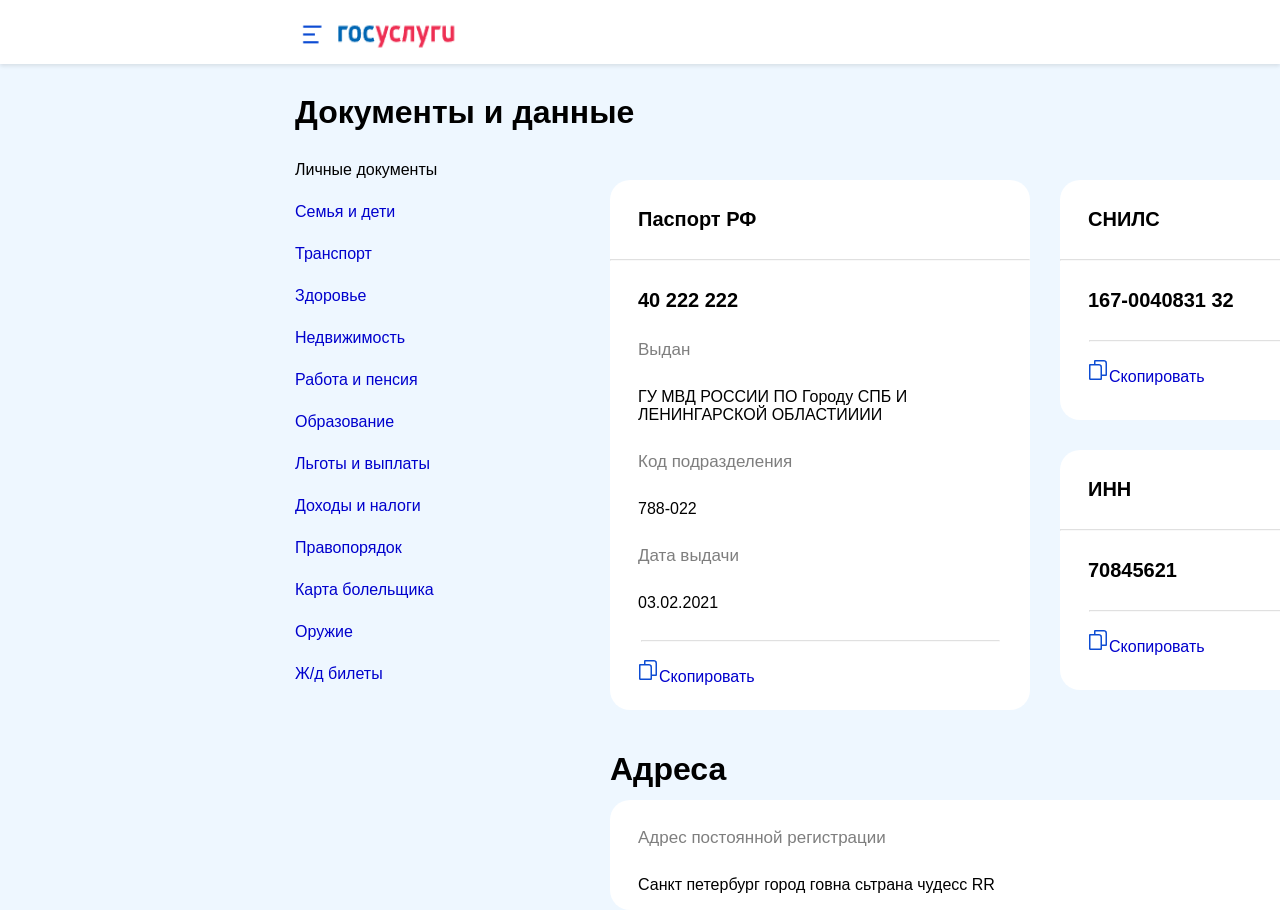
==== index.html @ c9bc0310 "Add files via upload" ====
<!doctype html>
<html>
<meta charset = "UTF-8">
<meta name="viewport" content="width=device-width, initial-scale=1.0">
<style>
header {
width: 100%;
   
}
body{
 margin: 0;  
    padding: 0;
background-color:  #eef7ff;

font-family: San Francisco, sans-serif;
}
.photologos{
position: absolute;
left: 1500px;
top: 10px;
width: 70px;
height: 50px;
}
.photolog{
position: absolute;
left: 300px;
top: 20px;
width: 160px;
height: 30px;
}
.logoo {
border-bottom: 1px solid #FFFFFF;

    box-shadow: 0 2px 4px rgba(0, 0, 0, 0.1);
display: flex;

background-color: #FFFFFf;
}
ul {
  list-style-type: none;
}
.navi {
margin-top: 30px;
margin-left: 295px;
}
.navigator{
margin-top: 30px;
margin-left: 255px;
}
.navigator ul{
  display: grid;
   
    gap: 24px ;


}
.navigator li a{
 text-decoration: none;
   color: #0000CD;
}
.mainn{
position: absolute;
width: 420px;
height: 530px;

}
.block1{
overflow: hidden;
background-color: #FFffff;
top: 180px;
left: 610px;
border-radius: 20px;

}
.pasport{
font-weight: bold;
font-size: 20px;
margin: 28px;
}
.nomer{
 font-weight: bold;
font-size: 20px;
margin: 28px;
}
.vidan{
opacity: 0.5;
font-size: 17px;
margin-left: 28px;
margin-bot: 28px;
}
.nomer1{
font-size: 16px;
margin: 28px;
}
.copy a{

color: #0000CD;
text-decoration: none;
font-size: 16px;
margin: 28px;
}
.hr2 {
opacity: 0.3;
  width: 85%; /* Задаёт ширину линии */
  margin: 1em auto; /* Центрирует линию */
}
.hr1 {
opacity: 0.3;
}
.main2{
position: absolute;
width: 400px;
height: 240px;
}
.block2{
background-color: #FFffff;
top: 180px;
left: 1060px;
border-radius: 20px;
}
.main3{
position: absolute;
width: 400px;
height: 240px;
}
.block3{
background-color: #FFffff;
top: 450px;
left: 1060px;
border-radius: 20px;
}
.main4{
position: absolute;
width: 860px;
height: 110px;
}
.adress1{
overflow: hidden;
background-color: #FFffff;
top: 800px;
left: 610px;
border-radius: 20px;
}
.adress{

position: absolute;
top: 730px;
left: 610px;
}
.vidan1{
opacity: 0.5;
font-size: 17px;
margin-top: 28px;
margin-left: 28px;
}

</style>
</head>
<body>
<header>
<div class = "logoo">
<h3> ㅤ</h3> 
<img src = "images/logo.png" alt = "Логотип" class = "photolog">
<img src = "images/logos.png" alt = "Логотип" class = "photologos">
</div>
</header>
<h1 class = "navi"> Документы и данные</h1>
<nav class = "navigator">

<ul>
           <li>Личные документы</li>
           <li><a href="#">Семья и дети</a></li>
           <li><a href="#">Транспорт</a></li>
           <li><a href="#">Здоровье</a></li>
           <li><a href="#">Недвижимость</a></li>
           <li><a href="#">Работа и пенсия</a></li>
           <li><a href="#">Образование</a></li>
           <li><a href="#">Льготы и выплаты</a></li>
           <li><a href="#">Доходы и налоги</a></li>
           <li><a href="#">Правопорядок</a></li>
           <li><a href="#">Карта болельщика</a></li>
           <li><a href="#">Оружие</a></li>
           <li><a href="#">Ж/д билеты</a></li>

          </ul>
   </nav>

<main>
<div class = "mainn block1" id = "me">
<div class = "pasport">Паспорт РФ</div>
<hr class = "hr1">
<div class = "nomer"> 40 222 222</div>
<div class = "vidan"> Выдан</div>
<div class = "nomer1"> ГУ МВД РОССИИ ПО Городу СПБ И ЛЕНИНГАРСКОЙ ОБЛАСТИИИИ</div>
<div class = "vidan"> Код подразделения</div>
<div class = "nomer1"> 788-022</div>
<div class = "vidan"> Дата выдачи</div>
<div class = "nomer1"> 03.02.2021</div>
<hr class = "hr2">
<div class = "copy"><a href="#"> <img src = "images/copy.png">Скопировать</a></div>
</div>
<div class = "main2 block2">
<div class = "nomer"> СНИЛС</div>
<hr class = "hr1">
<div class = "nomer"> 167-0040831 32</div>
<hr class = "hr2">
<div class = "copy"><a href="#"> <img src = "images/copy.png">Скопировать</a></div>
</div>
<div class = "main3 block3">
<div class = "nomer"> ИНН</div>
<hr class = "hr1">
<div class = "nomer"> 70845621</div>
<hr class = "hr2">
<div class = "copy"><a href="#"> <img src = "images/copy.png">Скопировать</a></div>
</div>
<div class = "adress">
<h1> Адреса</h1>
</div>

<div class = "main4 adress1">
<div class = "vidan1"> Адрес постоянной регистрации</div>
<div class = "nomer1">Санкт петербург город говна сьтрана чудесс RR</div>
</div>

</main>
<script>
document.getElementById("me").addEventListener("click",function() {
window.location.href = "frame.html";
});
</script>
</body>

</html>
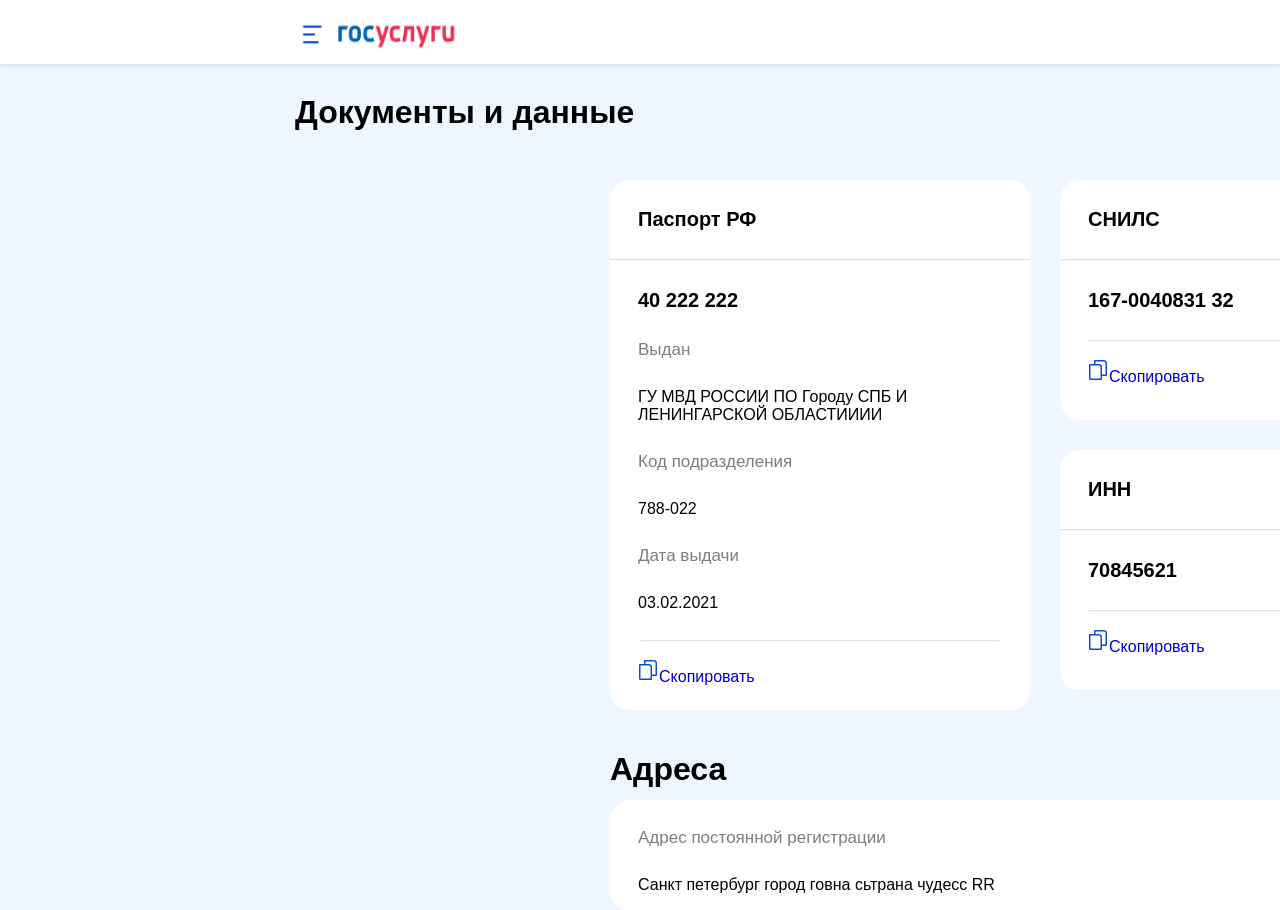
==== commit 44125076: "index.html" ====
--- a/index.html
+++ b/index.html
@@ -1,8 +1,10 @@
 <!doctype html>
 <html>
+<head>
 <meta charset = "UTF-8">
-<meta name="viewport" content="width=device-width, initial-scale=1.0">
+<meta name="viewport" content="width=device-width, initial-scale=1.0, maximum-scale=1.0, user-scalable=yes">
 <style>
+/* ========== ВСЕ ВАШИ ИСХОДНЫЕ СТИЛИ (НЕ ТРОГАЛ) ========== */
 header {
 width: 100%;
    
@@ -154,6 +156,122 @@
 margin-left: 28px;
 }
 
+/* ========== ДОБАВЛЕН ТОЛЬКО АДАПТИВ ДЛЯ ТЕЛЕФОНА ========== */
+@media (max-width: 768px) {
+    /* Шапка */
+    .photolog {
+        left: 20px;
+        top: 10px;
+        width: 120px;
+        height: auto;
+    }
+    .photologos {
+        left: auto;
+        right: 20px;
+        top: 10px;
+        width: 50px;
+        height: auto;
+    }
+    
+    /* Навигация */
+    .navi {
+        margin-left: 20px;
+        margin-top: 100px;
+        font-size: 24px;
+    }
+    .navigator {
+        margin-left: 20px;
+        margin-top: 20px;
+    }
+    .navigator ul {
+        gap: 12px;
+        padding-left: 0;
+    }
+    
+    /* Карточки - убираем абсолютное позиционирование, делаем относительным */
+    .mainn, .main2, .main3, .main4 {
+        position: relative;
+        width: calc(100% - 40px);
+        left: auto;
+        top: auto;
+        margin: 0 20px 20px 20px;
+    }
+    .block1, .block2, .block3, .adress1 {
+        position: relative;
+        left: auto;
+        top: auto;
+        width: 100%;
+        margin: 0;
+    }
+    .block2, .block3 {
+        height: auto;
+    }
+    .main2, .main3 {
+        height: auto;
+    }
+    .adress {
+        position: relative;
+        left: auto;
+        top: auto;
+        margin: 20px 20px 0 20px;
+    }
+    .adress h1 {
+        font-size: 24px;
+    }
+    
+    /* Текст внутри карточек */
+    .nomer, .pasport {
+        margin: 20px;
+        font-size: 18px;
+    }
+    .nomer1 {
+        margin: 20px;
+        font-size: 14px;
+        word-break: break-word;
+    }
+    .vidan {
+        margin-left: 20px;
+    }
+    .copy a {
+        margin: 20px;
+        display: inline-block;
+    }
+    .hr2 {
+        width: 90%;
+    }
+}
+
+/* Очень маленькие телефоны */
+@media (max-width: 480px) {
+    .photolog {
+        width: 100px;
+    }
+    .photologos {
+        width: 40px;
+        right: 15px;
+    }
+    .navi {
+        font-size: 20px;
+        margin-left: 15px;
+    }
+    .navigator {
+        margin-left: 15px;
+    }
+    .mainn, .main2, .main3, .main4 {
+        width: calc(100% - 30px);
+        margin: 0 15px 15px 15px;
+    }
+    .adress {
+        margin: 15px 15px 0 15px;
+    }
+    .nomer, .pasport {
+        margin: 15px;
+        font-size: 16px;
+    }
+    .nomer1 {
+        margin: 15px;
+    }
+}
 </style>
 </head>
 <body>
@@ -165,25 +283,6 @@
 </div>
 </header>
 <h1 class = "navi"> Документы и данные</h1>
-<nav class = "navigator">
-
-<ul>
-           <li>Личные документы</li>
-           <li><a href="#">Семья и дети</a></li>
-           <li><a href="#">Транспорт</a></li>
-           <li><a href="#">Здоровье</a></li>
-           <li><a href="#">Недвижимость</a></li>
-           <li><a href="#">Работа и пенсия</a></li>
-           <li><a href="#">Образование</a></li>
-           <li><a href="#">Льготы и выплаты</a></li>
-           <li><a href="#">Доходы и налоги</a></li>
-           <li><a href="#">Правопорядок</a></li>
-           <li><a href="#">Карта болельщика</a></li>
-           <li><a href="#">Оружие</a></li>
-           <li><a href="#">Ж/д билеты</a></li>
-
-          </ul>
-   </nav>
 
 <main>
 <div class = "mainn block1" id = "me">
@@ -230,4 +329,4 @@
 </script>
 </body>
 
-</html>+</html>
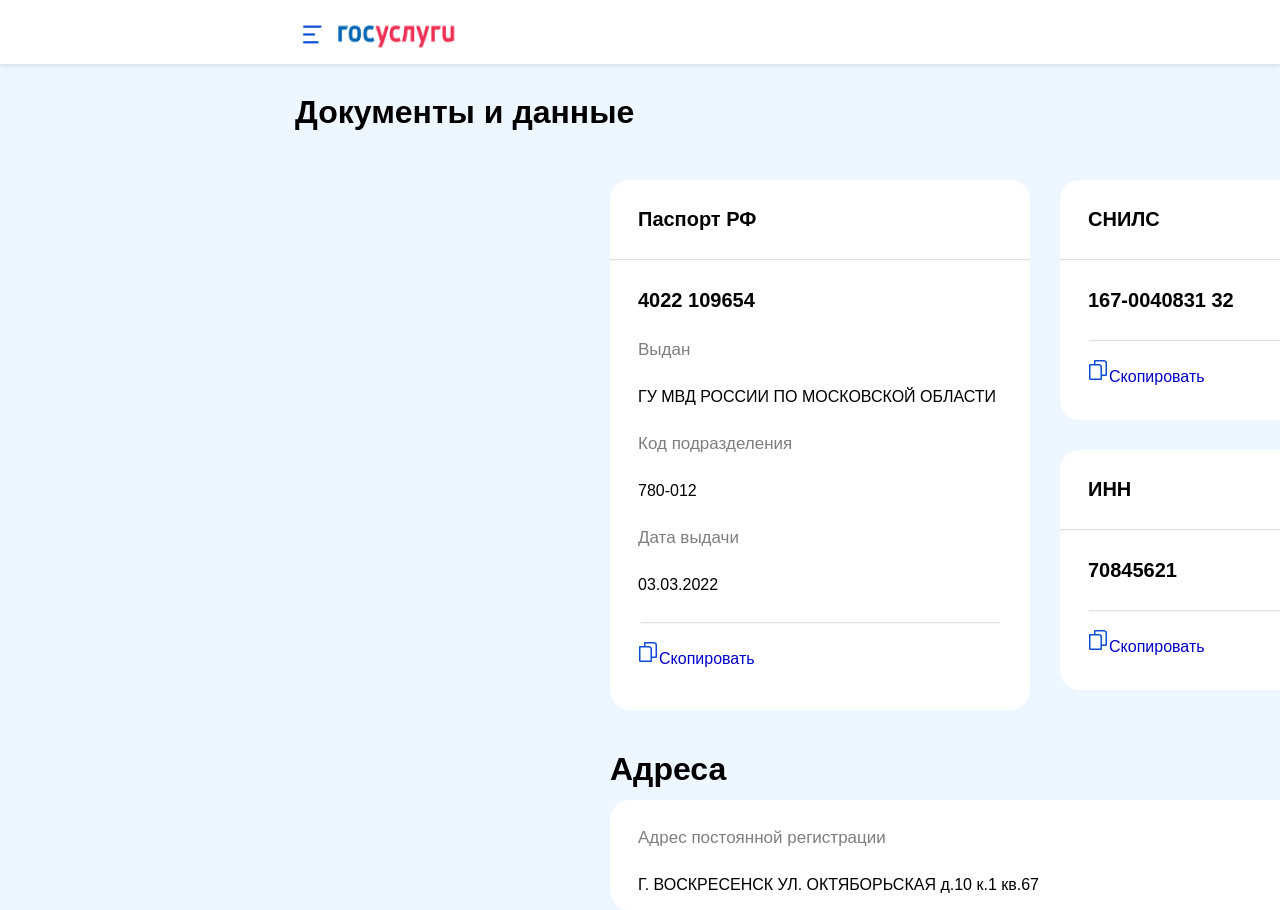
==== commit 1d5e2cd0: "index.html" ====
--- a/index.html
+++ b/index.html
@@ -288,13 +288,13 @@
 <div class = "mainn block1" id = "me">
 <div class = "pasport">Паспорт РФ</div>
 <hr class = "hr1">
-<div class = "nomer"> 40 222 222</div>
+<div class = "nomer"> 4022 109654</div>
 <div class = "vidan"> Выдан</div>
-<div class = "nomer1"> ГУ МВД РОССИИ ПО Городу СПБ И ЛЕНИНГАРСКОЙ ОБЛАСТИИИИ</div>
+<div class = "nomer1"> ГУ МВД РОССИИ ПО МОСКОВСКОЙ ОБЛАСТИ</div>
 <div class = "vidan"> Код подразделения</div>
-<div class = "nomer1"> 788-022</div>
+<div class = "nomer1"> 780-012</div>
 <div class = "vidan"> Дата выдачи</div>
-<div class = "nomer1"> 03.02.2021</div>
+<div class = "nomer1"> 03.03.2022</div>
 <hr class = "hr2">
 <div class = "copy"><a href="#"> <img src = "images/copy.png">Скопировать</a></div>
 </div>
@@ -318,7 +318,7 @@
 
 <div class = "main4 adress1">
 <div class = "vidan1"> Адрес постоянной регистрации</div>
-<div class = "nomer1">Санкт петербург город говна сьтрана чудесс RR</div>
+<div class = "nomer1">Г. ВОСКРЕСЕНСК УЛ. ОКТЯБОРЬСКАЯ д.10 к.1 кв.67</div>
 </div>
 
 </main>
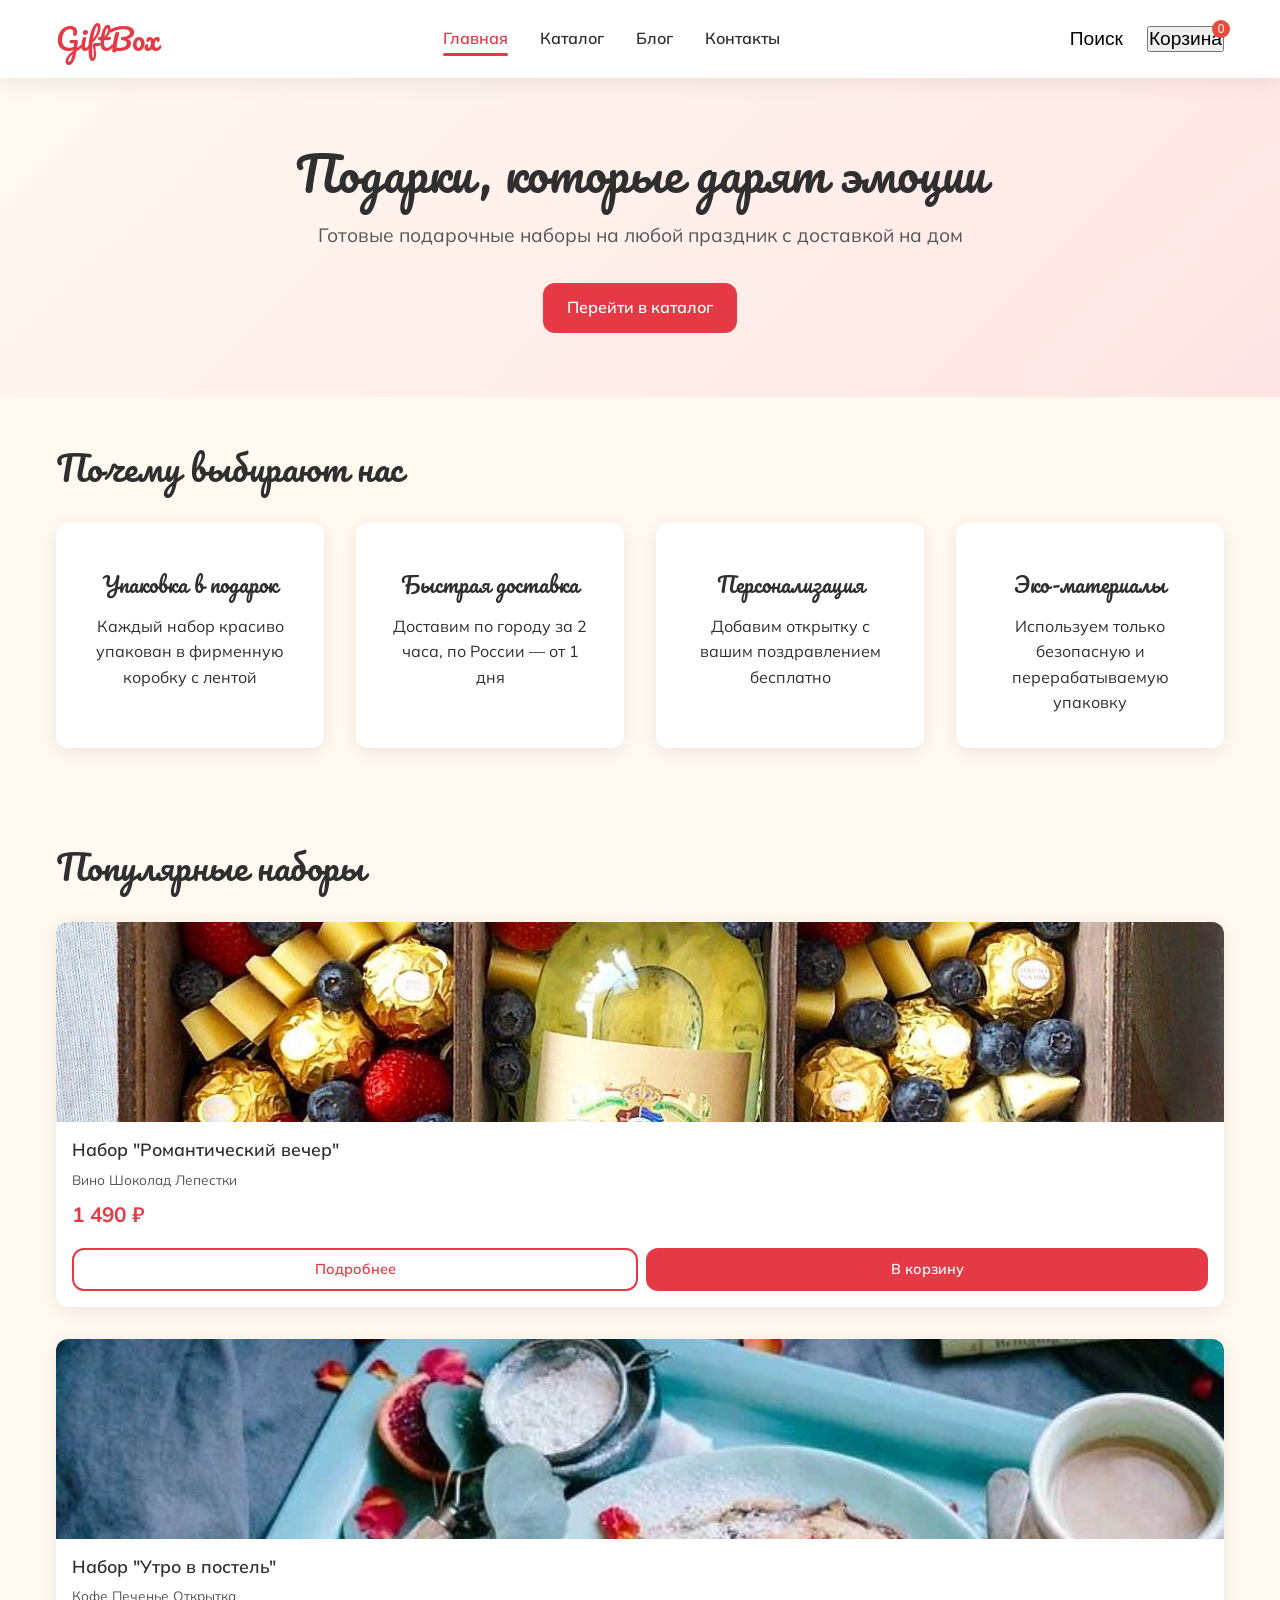
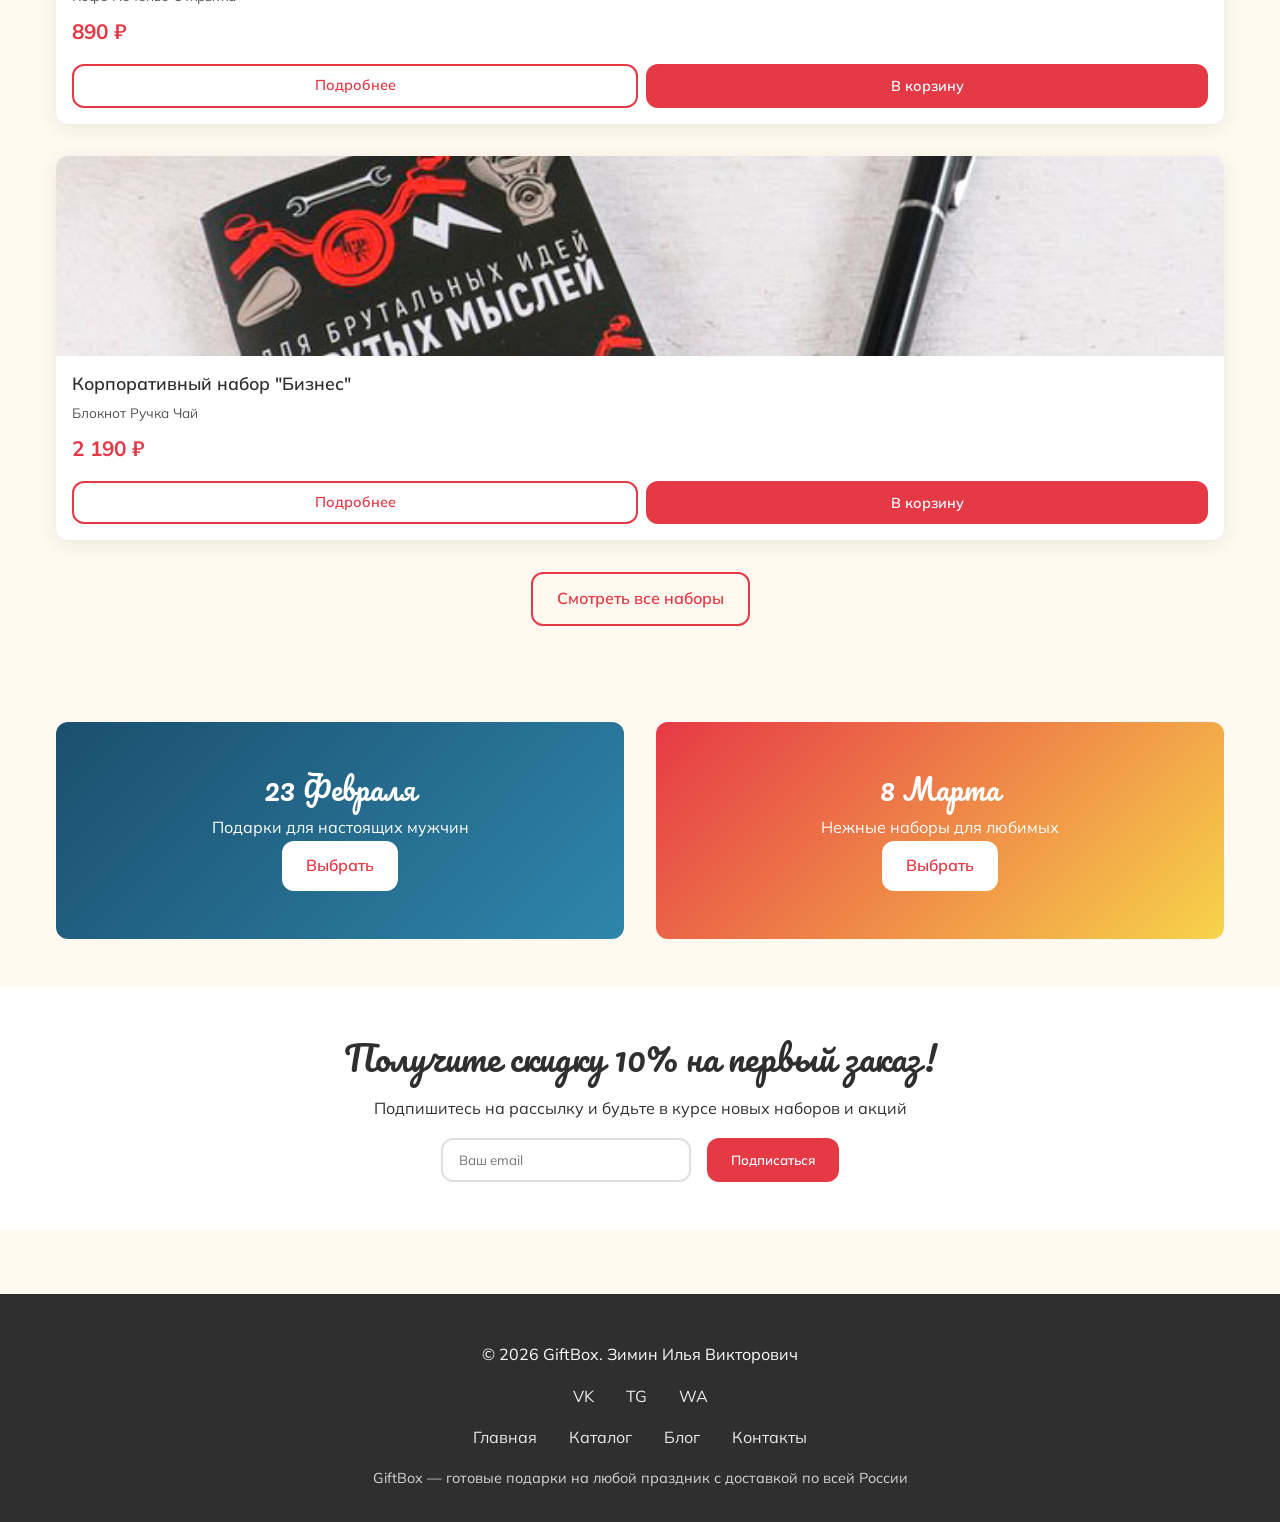
==== commit 674da1dc: "Add files via upload" ====
--- a/index.html
+++ b/index.html
@@ -1,332 +1,395 @@
-<!doctype html>
-<html>
+<!DOCTYPE html>
+<html lang="ru">
 <head>
-<meta charset = "UTF-8">
-<meta name="viewport" content="width=device-width, initial-scale=1.0, maximum-scale=1.0, user-scalable=yes">
-<style>
-/* ========== ВСЕ ВАШИ ИСХОДНЫЕ СТИЛИ (НЕ ТРОГАЛ) ========== */
-header {
-width: 100%;
-   
-}
-body{
- margin: 0;  
-    padding: 0;
-background-color:  #eef7ff;
-
-font-family: San Francisco, sans-serif;
-}
-.photologos{
-position: absolute;
-left: 1500px;
-top: 10px;
-width: 70px;
-height: 50px;
-}
-.photolog{
-position: absolute;
-left: 300px;
-top: 20px;
-width: 160px;
-height: 30px;
-}
-.logoo {
-border-bottom: 1px solid #FFFFFF;
-
-    box-shadow: 0 2px 4px rgba(0, 0, 0, 0.1);
-display: flex;
-
-background-color: #FFFFFf;
-}
-ul {
-  list-style-type: none;
-}
-.navi {
-margin-top: 30px;
-margin-left: 295px;
-}
-.navigator{
-margin-top: 30px;
-margin-left: 255px;
-}
-.navigator ul{
-  display: grid;
-   
-    gap: 24px ;
-
-
-}
-.navigator li a{
- text-decoration: none;
-   color: #0000CD;
-}
-.mainn{
-position: absolute;
-width: 420px;
-height: 530px;
-
-}
-.block1{
-overflow: hidden;
-background-color: #FFffff;
-top: 180px;
-left: 610px;
-border-radius: 20px;
-
-}
-.pasport{
-font-weight: bold;
-font-size: 20px;
-margin: 28px;
-}
-.nomer{
- font-weight: bold;
-font-size: 20px;
-margin: 28px;
-}
-.vidan{
-opacity: 0.5;
-font-size: 17px;
-margin-left: 28px;
-margin-bot: 28px;
-}
-.nomer1{
-font-size: 16px;
-margin: 28px;
-}
-.copy a{
-
-color: #0000CD;
-text-decoration: none;
-font-size: 16px;
-margin: 28px;
-}
-.hr2 {
-opacity: 0.3;
-  width: 85%; /* Задаёт ширину линии */
-  margin: 1em auto; /* Центрирует линию */
-}
-.hr1 {
-opacity: 0.3;
-}
-.main2{
-position: absolute;
-width: 400px;
-height: 240px;
-}
-.block2{
-background-color: #FFffff;
-top: 180px;
-left: 1060px;
-border-radius: 20px;
-}
-.main3{
-position: absolute;
-width: 400px;
-height: 240px;
-}
-.block3{
-background-color: #FFffff;
-top: 450px;
-left: 1060px;
-border-radius: 20px;
-}
-.main4{
-position: absolute;
-width: 860px;
-height: 110px;
-}
-.adress1{
-overflow: hidden;
-background-color: #FFffff;
-top: 800px;
-left: 610px;
-border-radius: 20px;
-}
-.adress{
-
-position: absolute;
-top: 730px;
-left: 610px;
-}
-.vidan1{
-opacity: 0.5;
-font-size: 17px;
-margin-top: 28px;
-margin-left: 28px;
-}
-
-/* ========== ДОБАВЛЕН ТОЛЬКО АДАПТИВ ДЛЯ ТЕЛЕФОНА ========== */
-@media (max-width: 768px) {
-    /* Шапка */
-    .photolog {
-        left: 20px;
-        top: 10px;
-        width: 120px;
-        height: auto;
-    }
-    .photologos {
-        left: auto;
-        right: 20px;
-        top: 10px;
-        width: 50px;
-        height: auto;
-    }
-    
-    /* Навигация */
-    .navi {
-        margin-left: 20px;
-        margin-top: 100px;
-        font-size: 24px;
-    }
-    .navigator {
-        margin-left: 20px;
-        margin-top: 20px;
-    }
-    .navigator ul {
-        gap: 12px;
-        padding-left: 0;
-    }
-    
-    /* Карточки - убираем абсолютное позиционирование, делаем относительным */
-    .mainn, .main2, .main3, .main4 {
-        position: relative;
-        width: calc(100% - 40px);
-        left: auto;
-        top: auto;
-        margin: 0 20px 20px 20px;
-    }
-    .block1, .block2, .block3, .adress1 {
-        position: relative;
-        left: auto;
-        top: auto;
-        width: 100%;
-        margin: 0;
-    }
-    .block2, .block3 {
-        height: auto;
-    }
-    .main2, .main3 {
-        height: auto;
-    }
-    .adress {
-        position: relative;
-        left: auto;
-        top: auto;
-        margin: 20px 20px 0 20px;
-    }
-    .adress h1 {
-        font-size: 24px;
-    }
-    
-    /* Текст внутри карточек */
-    .nomer, .pasport {
-        margin: 20px;
-        font-size: 18px;
-    }
-    .nomer1 {
-        margin: 20px;
-        font-size: 14px;
-        word-break: break-word;
-    }
-    .vidan {
-        margin-left: 20px;
-    }
-    .copy a {
-        margin: 20px;
-        display: inline-block;
-    }
-    .hr2 {
-        width: 90%;
-    }
-}
-
-/* Очень маленькие телефоны */
-@media (max-width: 480px) {
-    .photolog {
-        width: 100px;
-    }
-    .photologos {
-        width: 40px;
-        right: 15px;
-    }
-    .navi {
-        font-size: 20px;
-        margin-left: 15px;
-    }
-    .navigator {
-        margin-left: 15px;
-    }
-    .mainn, .main2, .main3, .main4 {
-        width: calc(100% - 30px);
-        margin: 0 15px 15px 15px;
-    }
-    .adress {
-        margin: 15px 15px 0 15px;
-    }
-    .nomer, .pasport {
-        margin: 15px;
-        font-size: 16px;
-    }
-    .nomer1 {
-        margin: 15px;
-    }
-}
-</style>
+    <meta charset="UTF-8">
+    <meta name="viewport" content="width=device-width, initial-scale=1.0">
+    <title>GiftBox — Магазин подарочных наборов</title>
+    <link rel="preconnect" href="https://fonts.googleapis.com">
+    <link rel="preconnect" href="https://fonts.gstatic.com" crossorigin>
+    <link href="https://fonts.googleapis.com/css2?family=Muli:wght@400;600&family=Pacifico&display=swap" rel="stylesheet">
+    <link rel="stylesheet" href="style.css">
+    <style>
+        /* Стили для корзины */
+        .cart-modal {
+            display: none;
+            position: fixed;
+            top: 0;
+            left: 0;
+            width: 100%;
+            height: 100%;
+            background: rgba(0, 0, 0, 0.5);
+            z-index: 1000;
+            justify-content: center;
+            align-items: center;
+        }
+        .cart-modal.active {
+            display: flex;
+        }
+        .cart-modal__content {
+            background: white;
+            border-radius: 16px;
+            max-width: 500px;
+            width: 90%;
+            max-height: 80vh;
+            overflow-y: auto;
+            padding: 24px;
+            position: relative;
+            animation: slideIn 0.3s ease;
+        }
+        .cart-modal__close {
+            position: absolute;
+            top: 16px;
+            right: 20px;
+            font-size: 28px;
+            background: none;
+            border: none;
+            cursor: pointer;
+            color: #666;
+        }
+        .cart-modal__close:hover {
+            color: #000;
+        }
+        .cart-items {
+            list-style: none;
+            padding: 0;
+            margin: 20px 0;
+        }
+        .cart-item {
+            display: flex;
+            justify-content: space-between;
+            align-items: center;
+            padding: 12px 0;
+            border-bottom: 1px solid #eee;
+            flex-wrap: wrap;
+        }
+        .cart-item-info {
+            flex: 2;
+        }
+        .cart-item-title {
+            font-weight: 600;
+            margin-bottom: 4px;
+        }
+        .cart-item-price {
+            font-size: 14px;
+            color: #666;
+        }
+        .cart-item-sum {
+            font-size: 14px;
+            color: #4a6a3b;
+            font-weight: 600;
+            margin-top: 4px;
+        }
+        .cart-item-actions {
+            display: flex;
+            gap: 8px;
+            align-items: center;
+        }
+        .cart-qty-btn, .cart-remove-btn {
+            background: #f5f5f5;
+            border: none;
+            width: 30px;
+            height: 30px;
+            border-radius: 6px;
+            cursor: pointer;
+            font-size: 16px;
+            transition: all 0.2s;
+        }
+        .cart-qty-btn:hover {
+            background: #e0e0e0;
+        }
+        .cart-remove-btn:hover {
+            background: #ffebee;
+            color: #d32f2f;
+        }
+        .cart-qty {
+            min-width: 30px;
+            text-align: center;
+        }
+        .cart-total {
+            margin-top: 20px;
+            padding-top: 15px;
+            border-top: 2px solid #eee;
+            text-align: right;
+            font-size: 18px;
+        }
+        
+     
+        .empty-cart-message {
+            text-align: center;
+            color: #999;
+            padding: 30px;
+        }
+        @keyframes slideIn {
+            from {
+                transform: translateY(-50px);
+                opacity: 0;
+            }
+            to {
+                transform: translateY(0);
+                opacity: 1;
+            }
+        }
+        .cart-btn {
+            cursor: pointer;
+        }
+        .cart-count {
+            background: #e74c3c;
+            color: white;
+            border-radius: 50%;
+            padding: 2px 6px;
+            font-size: 12px;
+            margin-left: 5px;
+        }
+
+        /* Стили для модального окна подтверждения заказа */
+        .order-modal {
+            display: none;
+            position: fixed;
+            top: 0;
+            left: 0;
+            width: 100%;
+            height: 100%;
+            background: rgba(0, 0, 0, 0.5);
+            z-index: 1001;
+            justify-content: center;
+            align-items: center;
+        }
+        .order-modal.active {
+            display: flex;
+        }
+        .order-modal__content {
+            background: white;
+            border-radius: 16px;
+            max-width: 400px;
+            width: 90%;
+            padding: 24px;
+            text-align: center;
+            animation: slideIn 0.3s ease;
+        }
+      
+        .order-modal__content p {
+            margin: 10px 0;
+        }
+        .order-items-list {
+            text-align: left;
+            margin: 15px 0;
+            padding-left: 20px;
+        }
+        .order-items-list li {
+            margin: 5px 0;
+        }
+       
+    </style>
 </head>
 <body>
-<header>
-<div class = "logoo">
-<h3> ㅤ</h3> 
-<img src = "images/logo.png" alt = "Логотип" class = "photolog">
-<img src = "images/logos.png" alt = "Логотип" class = "photologos">
-</div>
-</header>
-<h1 class = "navi"> Документы и данные</h1>
-
-<main>
-<div class = "mainn block1" id = "me">
-<div class = "pasport">Паспорт РФ</div>
-<hr class = "hr1">
-<div class = "nomer"> 4022 109654</div>
-<div class = "vidan"> Выдан</div>
-<div class = "nomer1"> ГУ МВД РОССИИ ПО МОСКОВСКОЙ ОБЛАСТИ</div>
-<div class = "vidan"> Код подразделения</div>
-<div class = "nomer1"> 780-012</div>
-<div class = "vidan"> Дата выдачи</div>
-<div class = "nomer1"> 03.03.2022</div>
-<hr class = "hr2">
-<div class = "copy"><a href="#"> <img src = "images/copy.png">Скопировать</a></div>
-</div>
-<div class = "main2 block2">
-<div class = "nomer"> СНИЛС</div>
-<hr class = "hr1">
-<div class = "nomer"> 167-0040831 32</div>
-<hr class = "hr2">
-<div class = "copy"><a href="#"> <img src = "images/copy.png">Скопировать</a></div>
-</div>
-<div class = "main3 block3">
-<div class = "nomer"> ИНН</div>
-<hr class = "hr1">
-<div class = "nomer"> 70845621</div>
-<hr class = "hr2">
-<div class = "copy"><a href="#"> <img src = "images/copy.png">Скопировать</a></div>
-</div>
-<div class = "adress">
-<h1> Адреса</h1>
-</div>
-
-<div class = "main4 adress1">
-<div class = "vidan1"> Адрес постоянной регистрации</div>
-<div class = "nomer1">Г. ВОСКРЕСЕНСК УЛ. ОКТЯБОРЬСКАЯ д.10 к.1 кв.67</div>
-</div>
-
-</main>
-<script>
-document.getElementById("me").addEventListener("click",function() {
-window.location.href = "frame.html";
-});
-</script>
+    <!-- Шапка сайта -->
+    <header class="header">
+        <div class="container header__inner">
+            <a href="index.html" class="logo">GiftBox</a>
+            
+            <nav class="nav" id="nav">
+                <ul class="nav__list">
+                    <li><a href="index.html" class="nav__link active">Главная</a></li>
+                    <li><a href="catalog.html" class="nav__link">Каталог</a></li>
+                    <li><a href="blog.html" class="nav__link">Блог</a></li>
+                    <li><a href="contacts.html" class="nav__link">Контакты</a></li>
+                </ul>
+            </nav>
+            
+            <div class="header__actions">
+                <button class="search-btn" aria-label="Поиск">Поиск</button>
+                <button class="cart-btn" id="cart-btn" aria-label="Корзина">
+                    Корзина <span class="cart-count" id="cart-count">0</span>
+                </button>
+                <button class="burger-btn" id="burger-btn" aria-label="Меню">
+                    <span></span><span></span><span></span>
+                </button>
+            </div>
+        </div>
+    </header>
+
+    <!-- Основной контент -->
+    <main class="main">
+        <!-- Hero блок -->
+        <section class="hero">
+            <div class="container hero__content">
+                <h1>Подарки, которые дарят эмоции</h1>
+                <p class="hero__subtitle">Готовые подарочные наборы на любой праздник с доставкой на дом</p>
+                <a href="catalog.html" class="btn btn--primary">Перейти в каталог</a>
+            </div>
+        </section>
+
+        <!-- Преимущества -->
+        <section class="benefits section">
+            <div class="container">
+                <h2>Почему выбирают нас</h2>
+                <div class="benefits__grid">
+                    <article class="benefit-card">
+                        <span class="benefit-card__icon"></span>
+                        <h3>Упаковка в подарок</h3>
+                        <p>Каждый набор красиво упакован в фирменную коробку с лентой</p>
+                    </article>
+                    <article class="benefit-card">
+                        <span class="benefit-card__icon"></span>
+                        <h3>Быстрая доставка</h3>
+                        <p>Доставим по городу за 2 часа, по России — от 1 дня</p>
+                    </article>
+                    <article class="benefit-card">
+                        <span class="benefit-card__icon"></span>
+                        <h3>Персонализация</h3>
+                        <p>Добавим открытку с вашим поздравлением бесплатно</p>
+                    </article>
+                    <article class="benefit-card">
+                        <span class="benefit-card__icon"></span>
+                        <h3>Эко-материалы</h3>
+                        <p>Используем только безопасную и перерабатываемую упаковку</p>
+                    </article>
+                </div>
+            </div>
+        </section>
+
+        <!-- Популярные товары -->
+        <section class="popular section">
+            <div class="container">
+                <h2>Популярные наборы</h2>
+                <div class="products-grid">
+                    <!-- Карточка товара 1 -->
+                    <article class="product-card">
+                        <img src="images/romantic.jpg" alt="Набор 'Романтический вечер'" class="product-card__img" loading="lazy">
+                        <div class="product-card__content">
+                            <h3 class="product-card__title">Набор "Романтический вечер"</h3>
+                            <div class="product-card__composition">
+                                <span>Вино</span>
+                                <span>Шоколад</span>
+                                <span>Лепестки</span>
+                            </div>
+                            <p class="product-card__price">1 490 ₽</p>
+                            <div class="product-card__actions">
+                                <a href="product.html" class="btn btn--outline">Подробнее</a>
+                                <button class="btn btn--primary add-to-cart" data-name="Набор 'Романтический вечер'" data-price="1490">В корзину</button>
+                            </div>
+                        </div>
+                    </article>
+                    
+                    <!-- Карточка товара 2 -->
+                    <article class="product-card">
+                        <img src="images/ytro.jpg" alt="Набор 'Утро в постель'" class="product-card__img" loading="lazy">
+                        <div class="product-card__content">
+                            <h3 class="product-card__title">Набор "Утро в постель"</h3>
+                            <div class="product-card__composition">
+                                <span>Кофе</span>
+                                <span>Печенье</span>
+                                <span>Открытка</span>
+                            </div>
+                            <p class="product-card__price">890 ₽</p>
+                            <div class="product-card__actions">
+                                <a href="product2.html" class="btn btn--outline">Подробнее</a>
+                                <button class="btn btn--primary add-to-cart" data-name="Набор 'Утро в постель'" data-price="890">В корзину</button>
+                            </div>
+                        </div>
+                    </article>
+                    
+                    <!-- Карточка товара 3 -->
+                    <article class="product-card">
+                        <img src="images/biznes.jpg" alt="Корпоративный набор 'Бизнес'" class="product-card__img" loading="lazy">
+                        <div class="product-card__content">
+                            <h3 class="product-card__title">Корпоративный набор "Бизнес"</h3>
+                            <div class="product-card__composition">
+                                <span>Блокнот</span>
+                                <span>Ручка</span>
+                                <span>Чай</span>
+                            </div>
+                            <p class="product-card__price">2 190 ₽</p>
+                            <div class="product-card__actions">
+                                <a href="product3.html" class="btn btn--outline">Подробнее</a>
+                                <button class="btn btn--primary add-to-cart" data-name="Корпоративный набор 'Бизнес'" data-price="2190">В корзину</button>
+                            </div>
+                        </div>
+                    </article>
+                </div>
+                <div class="text-center">
+                    <a href="catalog.html" class="btn btn--outline">Смотреть все наборы</a>
+                </div>
+            </div>
+        </section>
+
+        <!-- Тематические баннеры -->
+        <section class="banners section">
+            <div class="container">
+                <div class="banners__grid">
+                    <article class="banner banner--feb23">
+                        <h3>23 Февраля</h3>
+                        <p>Подарки для настоящих мужчин</p>
+                        <a href="catalog1.html" class="btn btn--light">Выбрать</a>
+                    </article>
+                    <article class="banner banner--mar8">
+                        <h3>8 Марта</h3>
+                        <p>Нежные наборы для любимых</p>
+                        <a href="catalog2.html" class="btn btn--light">Выбрать</a>
+                    </article>
+                </div>
+            </div>
+        </section>
+
+        <!-- Рассылка -->
+        <section class="newsletter section">
+            <div class="container">
+                <h2>Получите скидку 10% на первый заказ!</h2>
+                <p>Подпишитесь на рассылку и будьте в курсе новых наборов и акций</p>
+                <form class="newsletter-form" id="newsletter-form">
+                    <input type="email" placeholder="Ваш email" required aria-label="Email для подписки">
+                    <button type="submit" class="btn btn--primary">Подписаться</button>
+                </form>
+            </div>
+        </section>
+    </main>
+
+    <!-- Подвал -->
+    <footer class="footer">
+        <div class="container footer__inner">
+            <p>© <span class="current-year"></span> GiftBox. <span class="developer-name">Зимин Илья Викторович</span></p>
+            <div class="footer__socials">
+                <a href="#" aria-label="VK">VK</a>
+                <a href="#" aria-label="Telegram">TG</a>
+                <a href="#" aria-label="WhatsApp">WA</a>
+            </div>
+            <ul class="footer__links">
+                <li><a href="index.html">Главная</a></li>
+                <li><a href="catalog.html">Каталог</a></li>
+                <li><a href="blog.html">Блог</a></li>
+                <li><a href="contacts.html">Контакты</a></li>
+            </ul>
+            <p class="footer__info">GiftBox — готовые подарки на любой праздник с доставкой по всей России</p>
+        </div>
+    </footer>
+
+    <!-- Модальное окно корзины -->
+    <div id="cart-modal" class="cart-modal">
+        <div class="cart-modal__content">
+            <button class="cart-modal__close" id="cart-modal-close">&times;</button>
+            <h2>Ваша корзина</h2>
+            <ul id="cart-items" class="cart-items">
+                <li class="empty-cart-message">Корзина пуста</li>
+            </ul>
+            <div class="cart-total">
+                <strong>Итого: <span id="cart-total">0</span> ₽</strong>
+            </div>
+            <button class="checkout-btn" id="checkout-btn">Заказать</button>
+        </div>
+    </div>
+
+    <!-- Модальное окно подтверждения заказа (что куплено) -->
+    <div id="order-modal" class="order-modal">
+        <div class="order-modal__content">
+            <h3> Заказ оформлен!</h3>
+            <p>Спасибо за покупку!</p>
+            <p><strong>Вы купили:</strong></p>
+            <ul id="order-items-list" class="order-items-list"></ul>
+            <p><strong>На сумму: <span id="order-total">0</span> ₽</strong></p>
+            <button class="close-order-btn" id="close-order-btn">Закрыть</button>
+        </div>
+    </div>
+
+    <script src="script.js"></script>
 </body>
-
-</html>
+</html>
--- a/style.css
+++ b/style.css
@@ -0,0 +1,719 @@
+*, *::before, *::after {
+box-sizing: border-box;
+margin: 0;
+padding: 0;
+}
+:root {
+--color-bg: #FFF9F0;
+--color-accent: #E63946;
+--color-accent-light: #F7D44A;
+--color-text: #2F2F2F;
+--color-text-light: #555;
+--color-white: #FFFFFF;
+--color-border: #E0E0E0;
+--font-heading: 'Pacifico', cursive;
+--font-body: 'Muli', sans-serif;
+/* Отступы */
+--spacing-xs: 0.5rem;
+--spacing-sm: 1rem;
+--spacing-md: 2rem;
+--spacing-lg: 3rem;
+--spacing-xl: 4rem;
+/* Радиусы и тени */
+--radius: 12px;
+--shadow: 0 4px 20px rgba(0,0,0,0.08);
+--shadow-hover: 0 8px 30px rgba(0,0,0,0.12);
+}
+html {
+scroll-behavior: smooth;
+}
+body {
+font-family: var(--font-body);
+background: var(--color-bg);
+color: var(--color-text);
+line-height: 1.6;
+}
+.container {
+max-width: 1200px;
+margin: 0 auto;
+padding: 0 var(--spacing-sm);
+}
+h1, h2, h3, h4 {
+font-family: var(--font-heading);
+font-weight: 400;
+line-height: 1.3;
+margin-bottom: var(--spacing-sm);
+}
+h1 { font-size: clamp(2rem, 5vw, 3rem); }
+h2 { font-size: clamp(1.5rem, 4vw, 2.2rem); }
+h3 { font-size: 1.3rem; }
+a {
+color: var(--color-accent);
+text-decoration: none;
+transition: opacity 0.2s;
+}
+a:hover { opacity: 0.8; }
+.btn {
+display: inline-flex;
+align-items: center;
+justify-content: center;
+padding: 0.75rem 1.5rem;
+border: none;
+border-radius: var(--radius);
+font-family: var(--font-body);
+font-weight: 600;
+cursor: pointer;
+transition: all 0.2s;
+gap: 0.5rem;
+}
+.btn--primary {
+background: var(--color-accent);
+color: var(--color-white);
+}
+.btn--primary:hover {
+background: #c12939;
+transform: translateY(-2px);
+box-shadow: var(--shadow-hover);
+}
+.btn--outline {
+background: transparent;
+color: var(--color-accent);
+border: 2px solid var(--color-accent);
+}
+.btn--outline:hover {
+background: var(--color-accent);
+color: var(--color-white);
+}
+.btn--light {
+background: var(--color-white);
+color: var(--color-accent);
+}
+.btn--lg {
+padding: 1rem 2rem;
+font-size: 1.1rem;
+}
+.header {
+position: sticky;
+top: 0;
+z-index: 100;
+background: var(--color-white);
+box-shadow: var(--shadow);
+padding: var(--spacing-sm) 0;
+}
+.header__inner {
+display: flex;
+align-items: center;
+justify-content: space-between;
+gap: var(--spacing-sm);
+}
+.logo {
+font-family: var(--font-heading);
+font-size: 1.8rem;
+color: var(--color-accent);
+}
+.nav__list {
+display: flex;
+list-style: none;
+gap: var(--spacing-md);
+}
+.nav__link {
+color: var(--color-text);
+font-weight: 600;
+padding: 0.5rem 0;
+position: relative;
+}
+.nav__link.active,
+.nav__link:hover {
+color: var(--color-accent);
+}
+.nav__link.active::after {
+content: '';
+position: absolute;
+bottom: 0;
+left: 0;
+width: 100%;
+height: 3px;
+background: var(--color-accent);
+border-radius: 2px;
+}
+.header__actions {
+display: flex;
+align-items: center;
+gap: var(--spacing-sm);
+}
+.search-btn,
+.burger-btn {
+background: none;
+border: none;
+font-size: 1.2rem;
+cursor: pointer;
+padding: 0.5rem;
+}
+.cart-btn {
+position: relative;
+font-size: 1.2rem;
+}
+.cart-count {
+position: absolute;
+top: -8px;
+right: -8px;
+background: var(--color-accent);
+color: white;
+font-size: 0.7rem;
+width: 18px;
+height: 18px;
+border-radius: 50%;
+display: flex;
+align-items: center;
+justify-content: center;
+}
+.burger-btn {
+display: none;
+flex-direction: column;
+gap: 4px;
+padding: 0.5rem;
+}
+.burger-btn span {
+width: 25px;
+height: 3px;
+background: var(--color-text);
+border-radius: 2px;
+transition: 0.3s;
+}
+.hero {
+background: linear-gradient(135deg, #FFF9F0 0%, #FFE5E5 100%);
+padding: var(--spacing-xl) 0;
+text-align: center;
+}
+.hero__subtitle {
+font-size: 1.2rem;
+color: var(--color-text-light);
+margin-bottom: var(--spacing-md);
+}
+.section {
+padding: var(--spacing-lg) 0;
+}
+.text-center { text-align: center; }
+.benefits__grid {
+display: grid;
+grid-template-columns: repeat(auto-fit, minmax(220px, 1fr));
+gap: var(--spacing-md);
+margin-top: var(--spacing-md);
+}
+
+.benefit-card {
+background: var(--color-white);
+padding: var(--spacing-md);
+border-radius: var(--radius);
+text-align: center;
+box-shadow: var(--shadow);
+transition: transform 0.2s;
+}
+.benefit-card:hover {
+transform: translateX(-5px);
+}
+.benefit-card__icon {
+font-size: 2.5rem;
+display: block;
+margin-bottom: var(--spacing-sm);
+}
+.products-grid {
+display: flex;
+flex-direction: column;
+grid-template-columns: repeat(auto-fit, minmax(260px, 1fr));
+gap: var(--spacing-md);
+margin: var(--spacing-md) 0;
+}
+.product-card {
+display: grid;
+background: var(--color-white);
+border-radius: var(--radius);
+overflow: hidden;
+box-shadow: var(--shadow);
+transition: transform 0.2s, box-shadow 0.2s;
+}
+.product-card:hover {
+transform: translateY(-5px);
+box-shadow: var(--shadow-hover);
+}
+.product-card__img {
+width: 100%;
+height: 200px;
+object-fit: cover;
+transition: transform 0.3s;
+}
+.product-card:hover .product-card__img {
+transform: scale(1.05);
+}
+.product-card__content {
+padding: var(--spacing-sm);
+}
+.product-card__title {
+font-family: var(--font-body);
+font-weight: 600;
+font-size: 1.1rem;
+margin-bottom: 0.5rem;
+}
+.product-card__composition {
+display: flex;
+flex-wrap: wrap;
+gap: 0.25rem;
+font-size: 0.85rem;
+color: var(--color-text-light);
+margin-bottom: 0.5rem;
+}
+.product-card__description {
+font-size: 0.9rem;
+color: var(--color-text-light);
+margin-bottom: 0.5rem;
+}
+.product-card__price {
+font-weight: 700;
+font-size: 1.3rem;
+color: var(--color-accent);
+margin-bottom: var(--spacing-sm);
+}
+.product-card__actions {
+display: flex;
+gap: 0.5rem;
+flex-wrap: wrap;
+}
+.product-card__actions .btn {
+flex: 1;
+min-width: 120px;
+padding: 0.5rem;
+font-size: 0.9rem;
+}
+.catalog-layout {
+display: grid;
+grid-template-columns: 240px 1fr;
+gap: var(--spacing-lg);
+margin-top: var(--spacing-md);
+}
+.filters {
+background: var(--color-white);
+padding: var(--spacing-md);
+border-radius: var(--radius);
+box-shadow: var(--shadow);
+height: fit-content;
+position: sticky;
+top: 100px;
+}
+.filters h3 {
+font-family: var(--font-body);
+font-size: 1.1rem;
+margin-bottom: var(--spacing-sm);
+}
+.filters__list {
+list-style: none;
+margin-bottom: var(--spacing-md);
+}
+.filters__list li {
+margin-bottom: 0.5rem;
+}
+.filter-link {
+color: var(--color-text);
+display: block;
+padding: 0.25rem 0;
+}
+.filter-link.active,
+.filter-link:hover {
+color: var(--color-accent);
+font-weight: 600;
+}
+.price-range {
+display: flex;
+align-items: center;
+gap: 0.5rem;
+}
+.price-range input[type="range"] {
+flex: 1;
+}
+.product-detail {
+display: grid;
+grid-template-columns: 1fr 1fr;
+gap: var(--spacing-lg);
+margin: var(--spacing-lg) 0;
+}
+.product-detail__gallery {
+display: flex;
+flex-direction: column;
+gap: var(--spacing-sm);
+}
+.product-detail__main-img {
+width: 100%;
+border-radius: var(--radius);
+box-shadow: var(--shadow);
+}
+.product-detail__thumbs {
+display: flex;
+gap: var(--spacing-xs);
+}
+.thumb {
+width: 70px;
+height: 70px;
+object-fit: cover;
+border-radius: 8px;
+cursor: pointer;
+opacity: 0.7;
+transition: opacity 0.2s;
+}
+.thumb.active,
+.thumb:hover {
+opacity: 1;
+border: 2px solid var(--color-accent);
+}
+.product-detail__info h1 {
+font-family: var(--font-body);
+font-weight: 700;
+}
+.product-detail__price {
+font-size: 2rem;
+font-weight: 700;
+color: var(--color-accent);
+margin: var(--spacing-sm) 0;
+}
+.product-detail__composition ul {
+list-style: none;
+margin: var(--spacing-sm) 0;
+}
+.product-detail__composition li {
+padding: 0.25rem 0;
+}
+.tabs {
+margin-top: var(--spacing-md);
+}
+.tabs__nav {
+display: flex;
+border-bottom: 2px solid var(--color-border);
+margin-bottom: var(--spacing-sm);
+}
+
+.tabs__btn {
+background: none;
+border: none;
+padding: 0.75rem 1.5rem;
+font-family: var(--font-body);
+font-weight: 600;
+color: var(--color-text-light);
+cursor: pointer;
+position: relative;
+}
+.tabs__btn.active {
+color: var(--color-accent);
+}
+.tabs__btn.active::after {
+content: '';
+position: absolute;
+bottom: -2px;
+left: 0;
+width: 100%;
+height: 2px;
+background: var(--color-accent);
+}
+.tabs__pane {
+display: none;
+}
+.tabs__pane.active {
+display: block;
+}
+.specs-table {
+width: 100%;
+border-collapse: collapse;
+}
+.specs-table td {
+padding: 0.5rem 0;
+border-bottom: 1px solid var(--color-border);
+}
+
+.specs-table td:first-child {
+font-weight: 600;
+width: 40%;
+}
+.banners__grid {
+display: grid;
+grid-template-columns: repeat(auto-fit, minmax(300px, 1fr));
+gap: var(--spacing-md);
+}
+.banner {
+padding: var(--spacing-lg);
+border-radius: var(--radius);
+color: white;
+text-align: center;
+}
+.banner--feb23 {
+background: linear-gradient(135deg, #1B4F6E, #2E86AB);
+}
+.banner--mar8 {
+background: linear-gradient(135deg, #E63946, #F7D44A);
+}
+.banner h3 {
+font-size: 1.8rem;
+margin-bottom: 0.5rem;
+}
+.newsletter {
+background: var(--color-white);
+text-align: center;
+}
+.newsletter-form {
+display: flex;
+gap: var(--spacing-sm);
+justify-content: center;
+flex-wrap: wrap;
+margin-top: var(--spacing-sm);
+}
+.newsletter-form input {
+padding: 0.75rem 1rem;
+border: 2px solid var(--color-border);
+border-radius: var(--radius);
+min-width: 250px;
+font-family: var(--font-body);
+}
+.posts-grid {
+display: grid;
+grid-template-columns: repeat(auto-fit, minmax(280px, 1fr));
+gap: var(--spacing-md);
+margin-top: var(--spacing-md);
+}
+.post-card {
+background: var(--color-white);
+border-radius: var(--radius);
+overflow: hidden;
+box-shadow: var(--shadow);
+}
+.post-card__img {
+width: 100%;
+height: 180px;
+object-fit: cover;
+}
+.post-card__content {
+padding: var(--spacing-sm);
+}
+.post-card time {
+font-size: 0.85rem;
+color: var(--color-text-light);
+}
+.post-card h2 {
+font-family: var(--font-body);
+font-size: 1.2rem;
+margin: 0.5rem 0;
+}
+.post-card h2 a {
+color: var(--color-text);
+}
+.post-card__link {
+display: inline-block;
+margin-top: var(--spacing-xs);
+font-weight: 600;
+}
+.article {
+max-width: 800px;
+margin: var(--spacing-lg) auto;
+}
+.article__header {
+margin-bottom: var(--spacing-md);
+}
+.article__meta {
+color: var(--color-text-light);
+font-size: 0.95rem;
+}
+.article__image {
+margin: var(--spacing-md) 0;
+}
+.article__image img {
+width: 100%;
+border-radius: var(--radius);
+}
+.article__image figcaption {
+text-align: center;
+font-size: 0.9rem;
+color: var(--color-text-light);
+margin-top: 0.5rem;
+}
+.article__content {
+margin-bottom: var(--spacing-lg);
+}
+.article__content p {
+margin-bottom: var(--spacing-sm);
+}
+.article__content h2 {
+margin-top: var(--spacing-md);
+margin-bottom: var(--spacing-xs);
+}
+.article__related {
+background: var(--color-white);
+padding: var(--spacing-md);
+border-radius: var(--radius);
+box-shadow: var(--shadow);
+}
+.article__related ul {
+list-style: none;
+}
+.article__related li {
+padding: 0.5rem 0;
+border-bottom: 1px solid var(--color-border);
+}
+.article__related li:last-child {
+border-bottom: none;
+}
+.contacts-layout {
+display: grid;
+grid-template-columns: 1fr 1fr;
+gap: var(--spacing-lg);
+margin-top: var(--spacing-md);
+}
+.contacts-list {
+list-style: none;
+margin: var(--spacing-md) 0;
+}
+.contacts-list li {
+padding: 0.5rem 0;
+}
+.contacts-list a {
+color: var(--color-text);
+}
+.map__img {
+width: 100%;
+border-radius: var(--radius);
+margin-top: var(--spacing-sm);
+}
+.contact-form-section {
+background: var(--color-white);
+padding: var(--spacing-md);
+border-radius: var(--radius);
+box-shadow: var(--shadow);
+}
+.contact-form .form-group {
+margin-bottom: var(--spacing-sm);
+}
+.contact-form label {
+display: block;
+margin-bottom: 0.25rem;
+font-weight: 600;
+}
+.contact-form input,
+.contact-form textarea {
+width: 100%;
+padding: 0.75rem;
+border: 2px solid var(--color-border);
+border-radius: var(--radius);
+font-family: var(--font-body);
+font-size: 1rem;
+}
+.contact-form input:focus,
+.contact-form textarea:focus {
+outline: none;
+border-color: var(--color-accent);
+}
+.footer {
+min-height: 25%;
+background: var(--color-text);
+color: var(--color-white);
+padding: var(--spacing-lg) 0 var(--spacing-md);
+margin-top: var(--spacing-xl);
+}
+.footer__inner {
+text-align: center;
+}
+.footer__socials {
+display: flex;
+justify-content: center;
+gap: var(--spacing-md);
+margin: var(--spacing-sm) 0;
+}
+.footer__socials a {
+color: var(--color-white);
+opacity: 0.9;
+}
+.footer__links {
+display: flex;
+justify-content: center;
+list-style: none;
+gap: var(--spacing-md);
+margin: var(--spacing-sm) 0;
+flex-wrap: wrap;
+}
+.footer__links a {
+color: var(--color-white);
+opacity: 0.9;
+}
+.footer__info {
+font-size: 0.9rem;
+opacity: 0.8;
+margin-top: var(--spacing-sm);
+}
+@media (max-width: 1023px) {
+.products-grid {
+grid-template-columns: repeat(2, 1fr);
+}
+.catalog-layout {
+grid-template-columns: 200px 1fr;
+}
+.product-detail {
+grid-template-columns: 1fr;
+}
+.contacts-layout {
+grid-template-columns: 1fr;
+}
+}
+@media (max-width: 767px) {
+.burger-btn {
+display: flex;
+}
+.nav {
+position: fixed;
+top: 70px;
+left: 0;
+right: 0;
+background: var(--color-white);
+padding: var(--spacing-md);
+box-shadow: var(--shadow);
+transform: translateY(-150%);
+transition: transform 0.3s ease;
+z-index: 99;
+}
+.nav.active {
+transform: translateY(0);
+}
+.nav__list {
+flex-direction: column;
+align-items: center;
+gap: var(--spacing-sm);
+}
+.header__actions .search-btn {
+display: none;
+}
+.products-grid {
+grid-template-columns: 1fr;
+}
+
+.catalog-layout {
+grid-template-columns: 1fr;
+}
+.filters {
+position: static;
+}
+.banners__grid,
+.contacts-layout {
+grid-template-columns: 1fr;
+}
+.newsletter-form {
+flex-direction: column;
+align-items: center;
+}
+.newsletter-form input {
+width: 100%;
+max-width: 300px;
+}
+}
+.hidden { display: none !important; }
+.sr-only {
+position: absolute;
+width: 1px;
+height: 1px;
+padding: 0;
+margin: -1px;
+overflow: hidden;
+clip: rect(0,0,0,0);
+border: 0;
+}
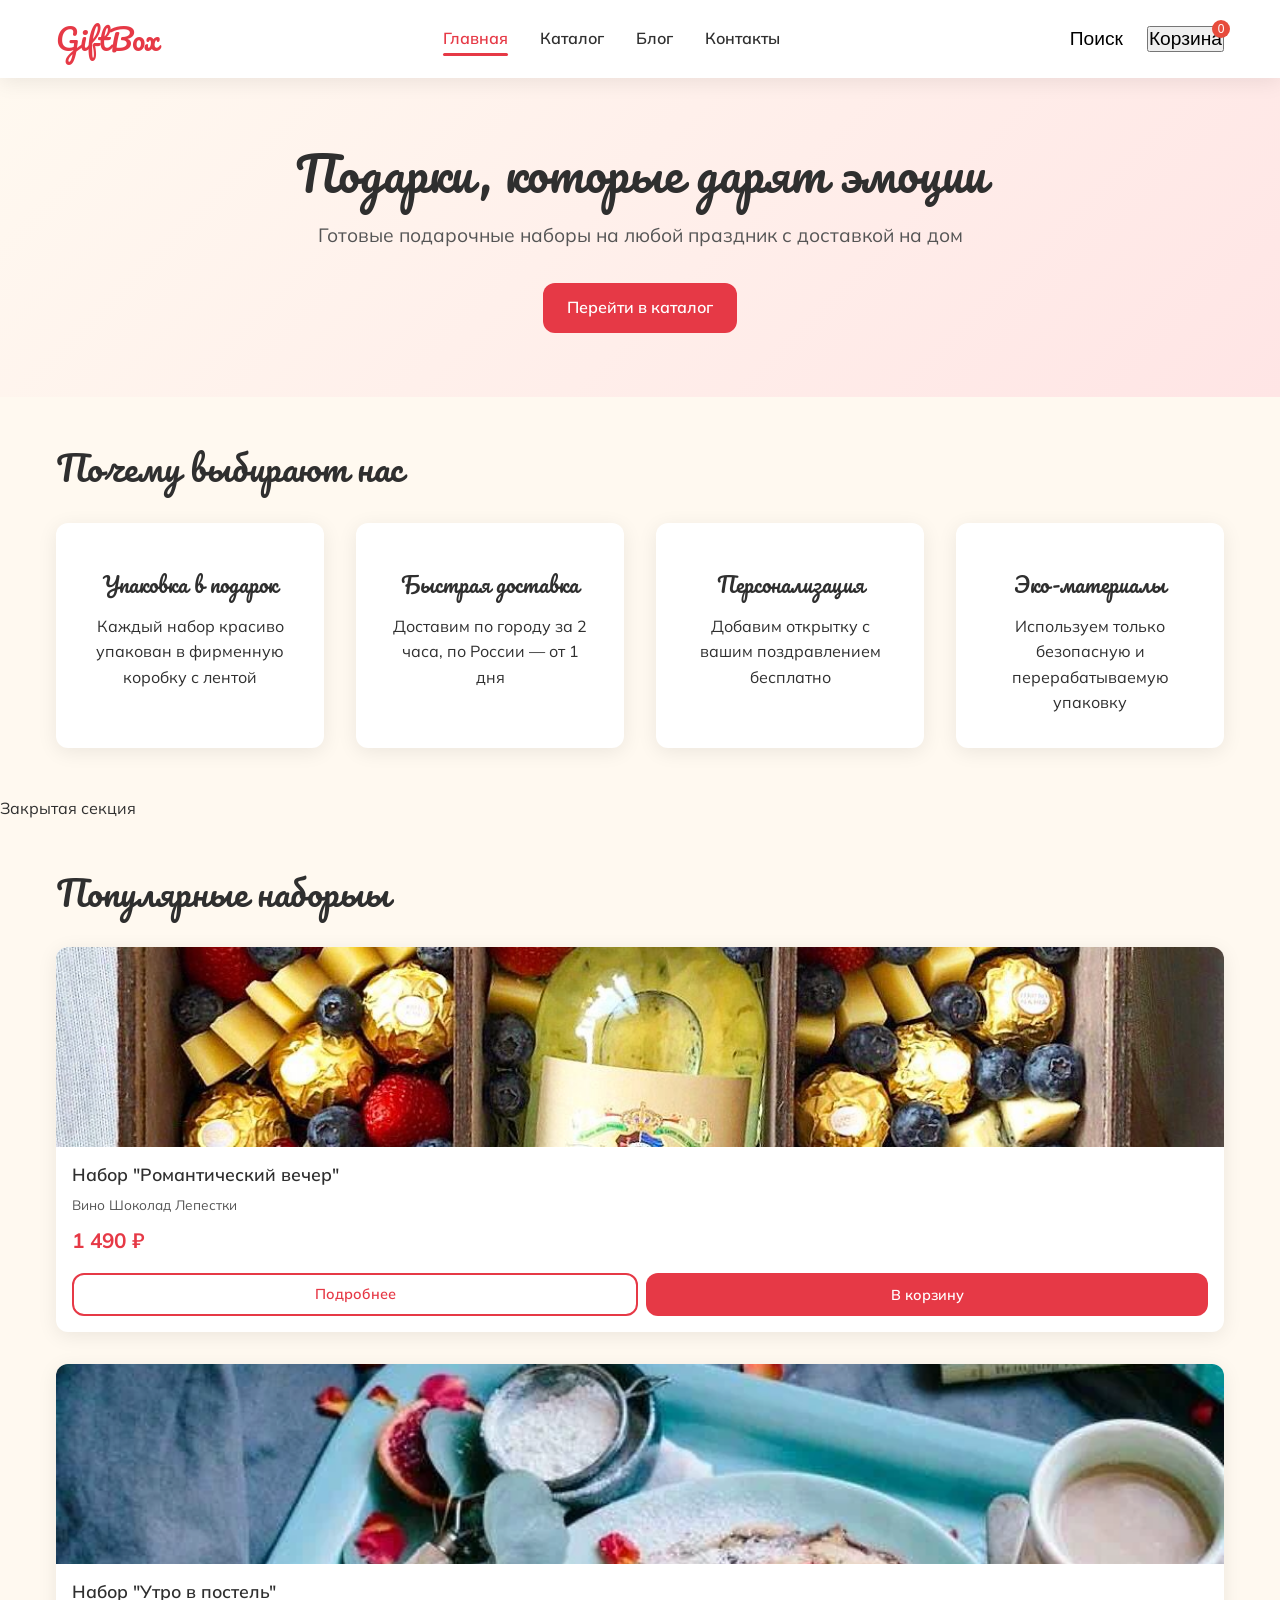
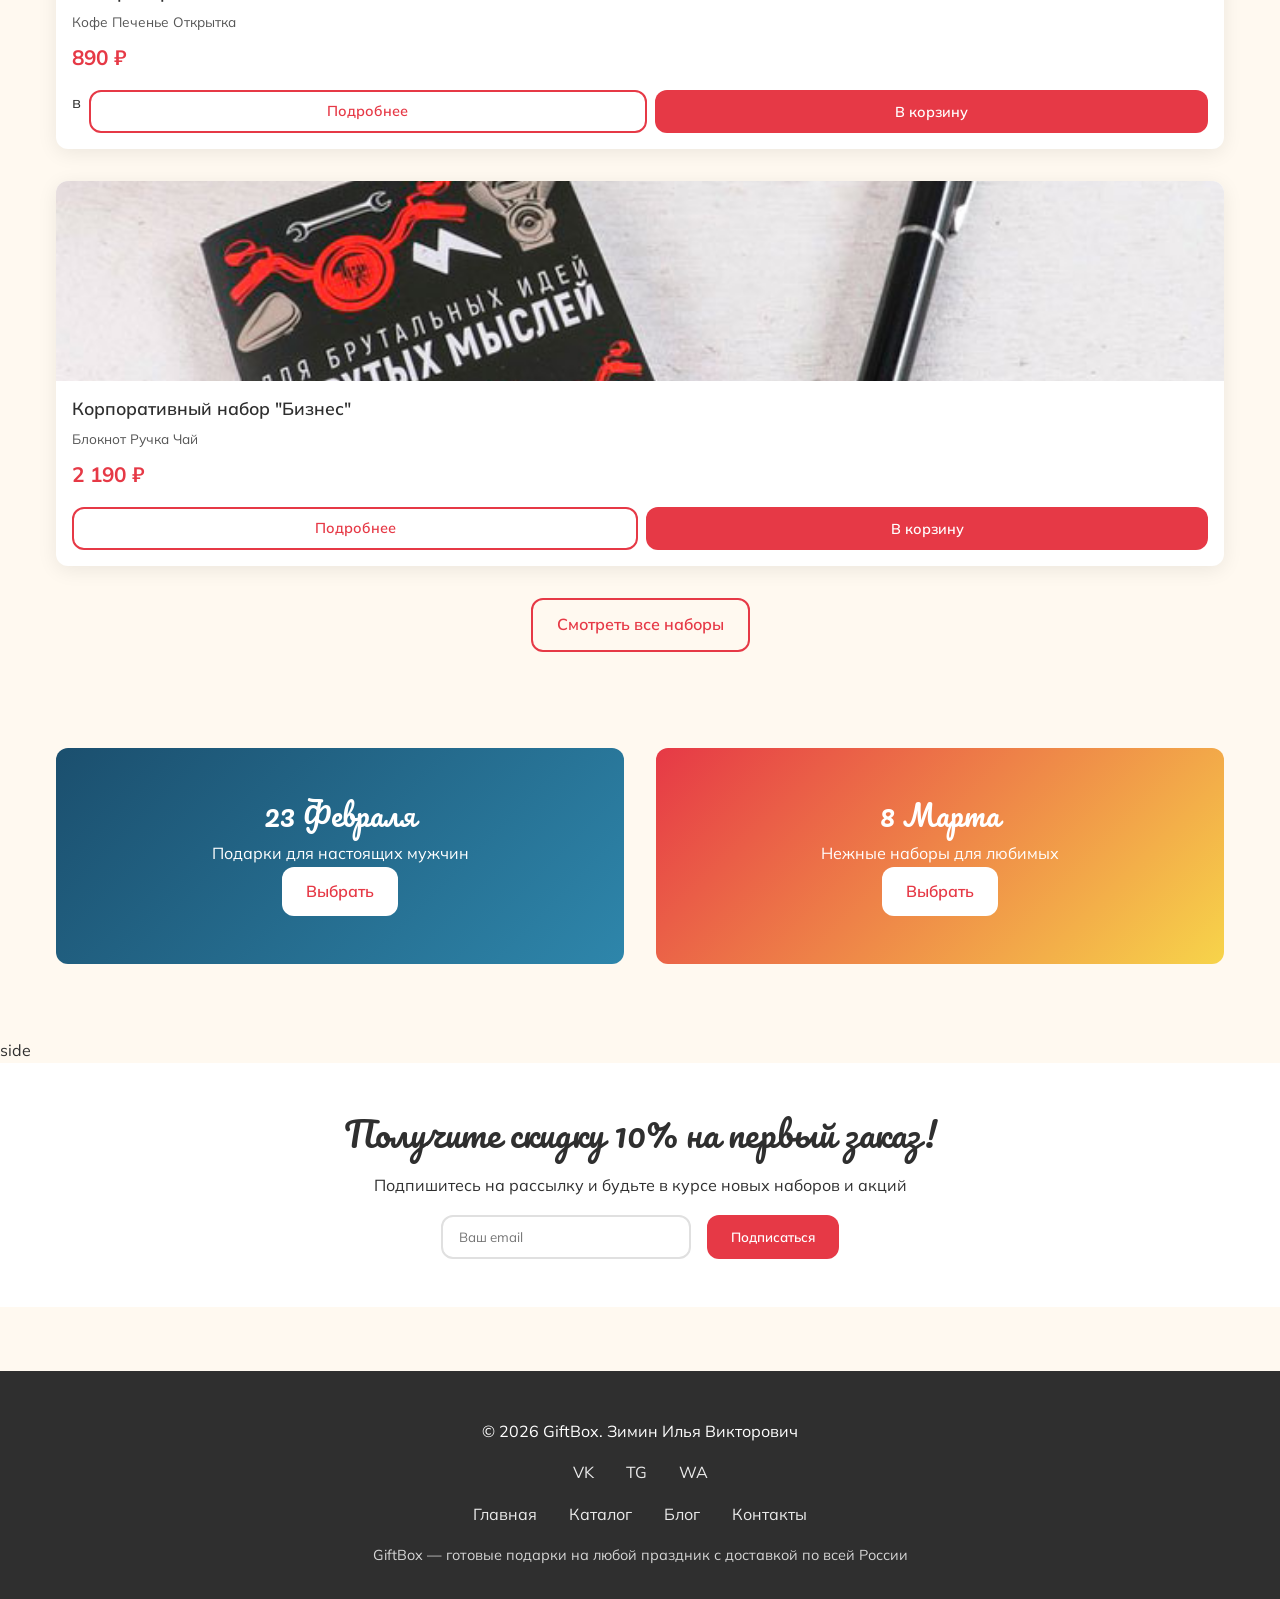
==== commit 2917ec7f: "Update index.html" ====
--- a/index.html
+++ b/index.html
@@ -247,11 +247,11 @@
                 </div>
             </div>
         </section>
-
+Закрытая секция
         <!-- Популярные товары -->
         <section class="popular section">
             <div class="container">
-                <h2>Популярные наборы</h2>
+                <h2>Популярные наборыы</h2>
                 <div class="products-grid">
                     <!-- Карточка товара 1 -->
                     <article class="product-card">
@@ -282,7 +282,7 @@
                                 <span>Открытка</span>
                             </div>
                             <p class="product-card__price">890 ₽</p>
-                            <div class="product-card__actions">
+                            <div class="product-card__actions">в
                                 <a href="product2.html" class="btn btn--outline">Подробнее</a>
                                 <button class="btn btn--primary add-to-cart" data-name="Набор 'Утро в постель'" data-price="890">В корзину</button>
                             </div>
@@ -330,11 +330,11 @@
                 </div>
             </div>
         </section>
-
+<br> side
         <!-- Рассылка -->
         <section class="newsletter section">
             <div class="container">
-                <h2>Получите скидку 10% на первый заказ!</h2>
+                <h2>Получите скидку 10% на первый заказ!</h2><h1> </h1>
                 <p>Подпишитесь на рассылку и будьте в курсе новых наборов и акций</p>
                 <form class="newsletter-form" id="newsletter-form">
                     <input type="email" placeholder="Ваш email" required aria-label="Email для подписки">
@@ -363,7 +363,7 @@
         </div>
     </footer>
 
-    <!-- Модальное окно корзины -->
+    
     <div id="cart-modal" class="cart-modal">
         <div class="cart-modal__content">
             <button class="cart-modal__close" id="cart-modal-close">&times;</button>
@@ -392,4 +392,4 @@
 
     <script src="script.js"></script>
 </body>
-</html>+</html>
